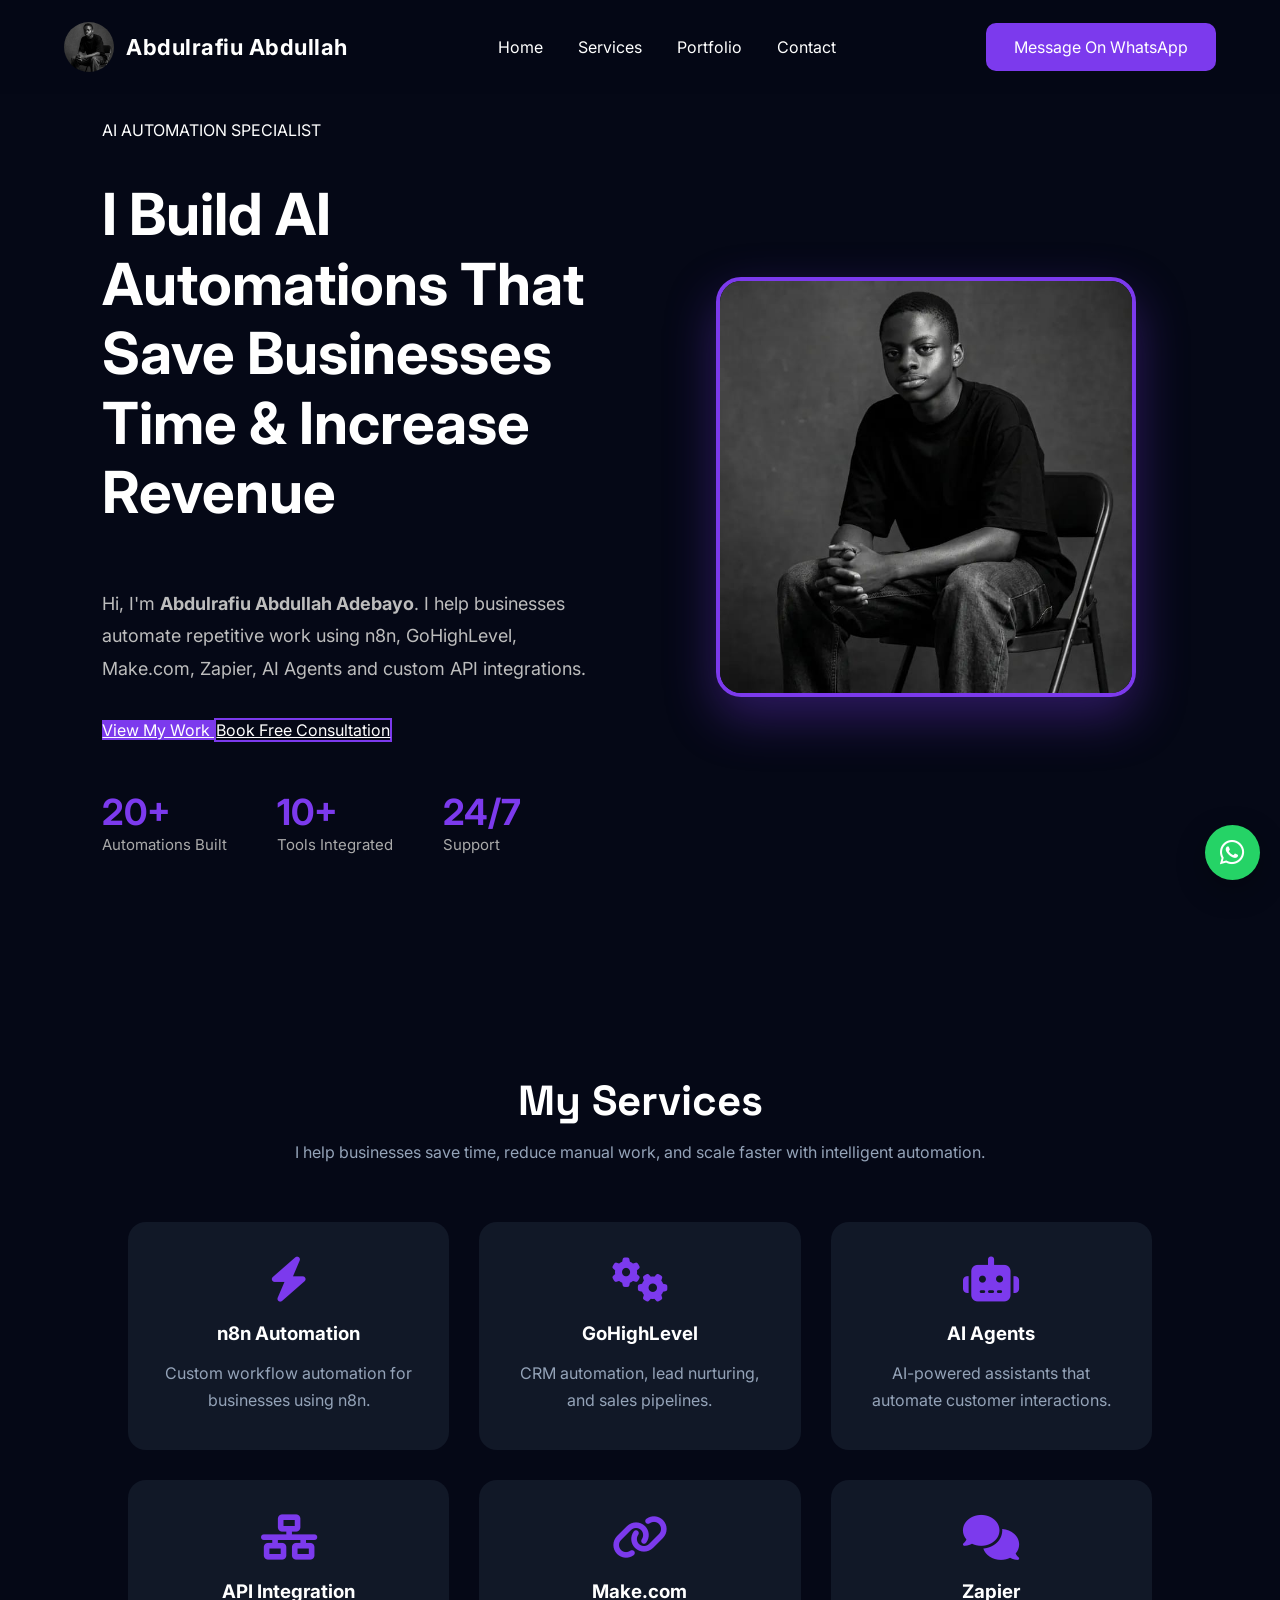
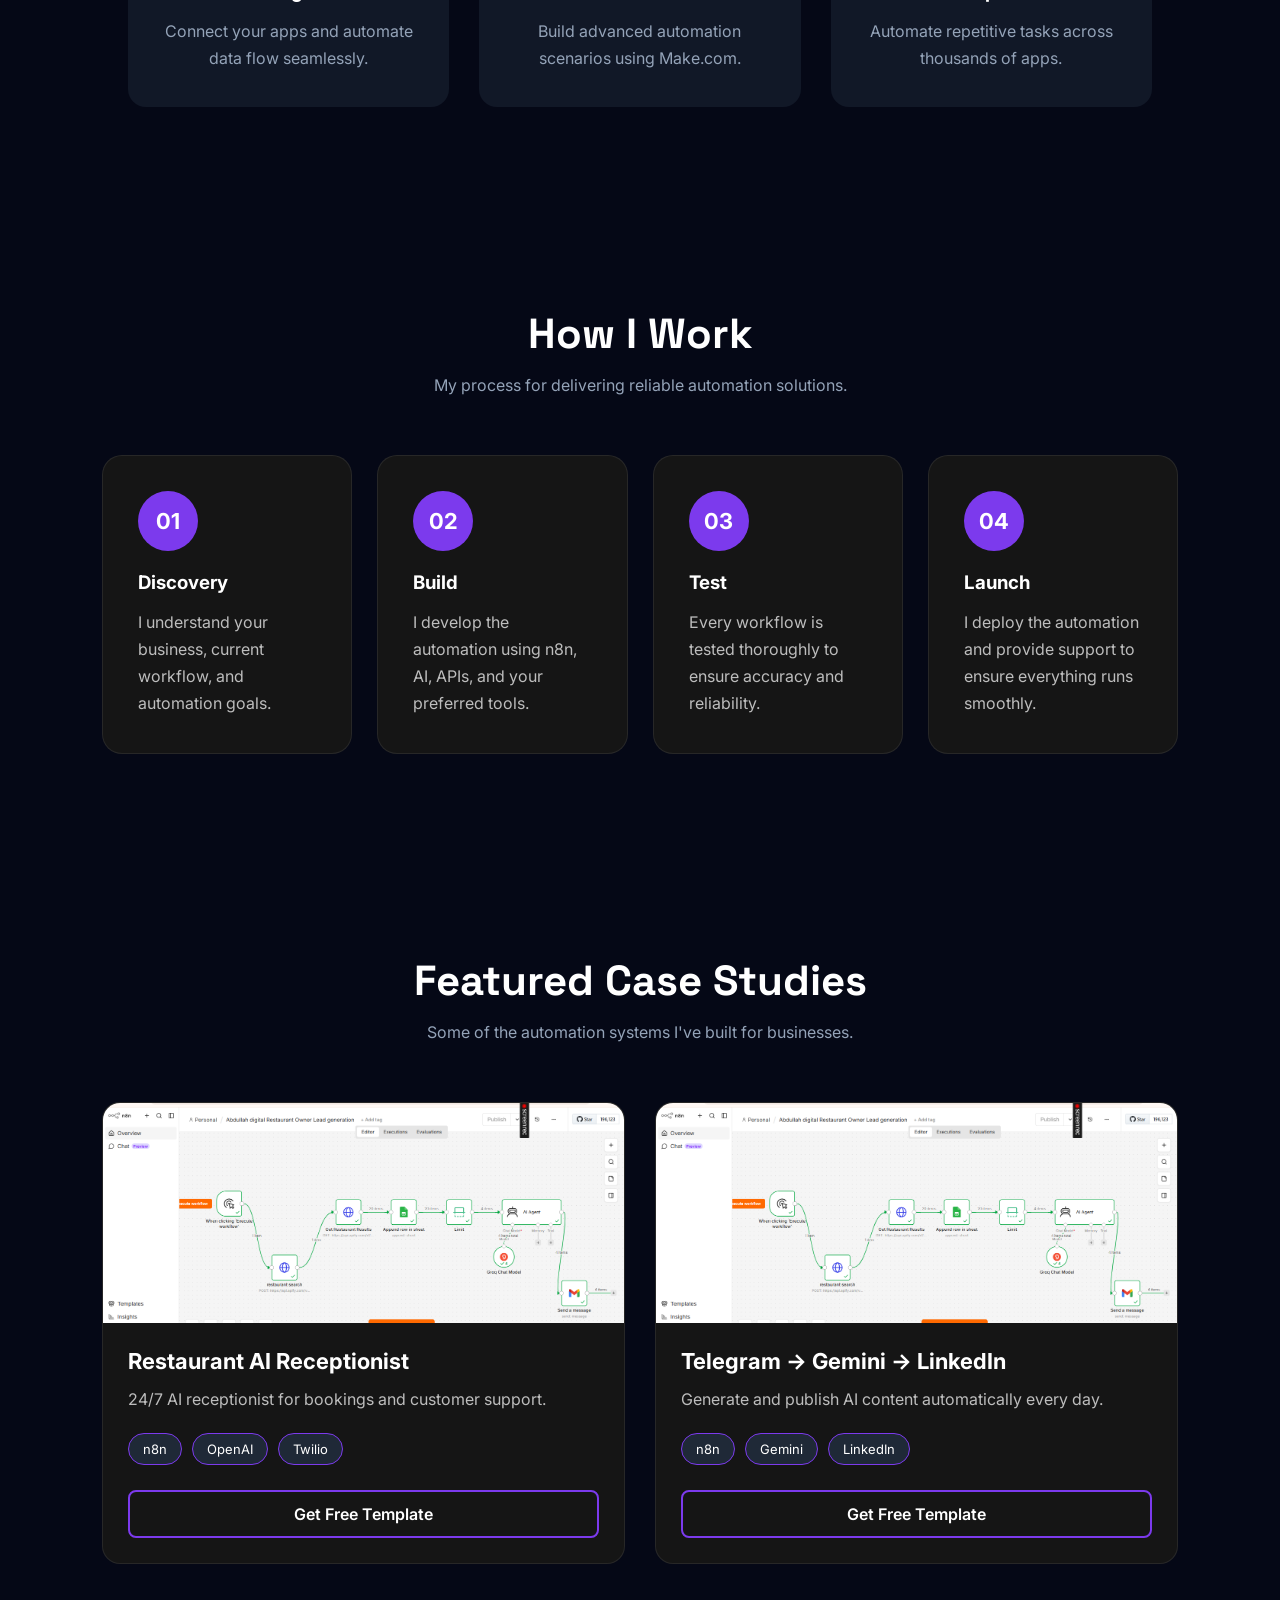
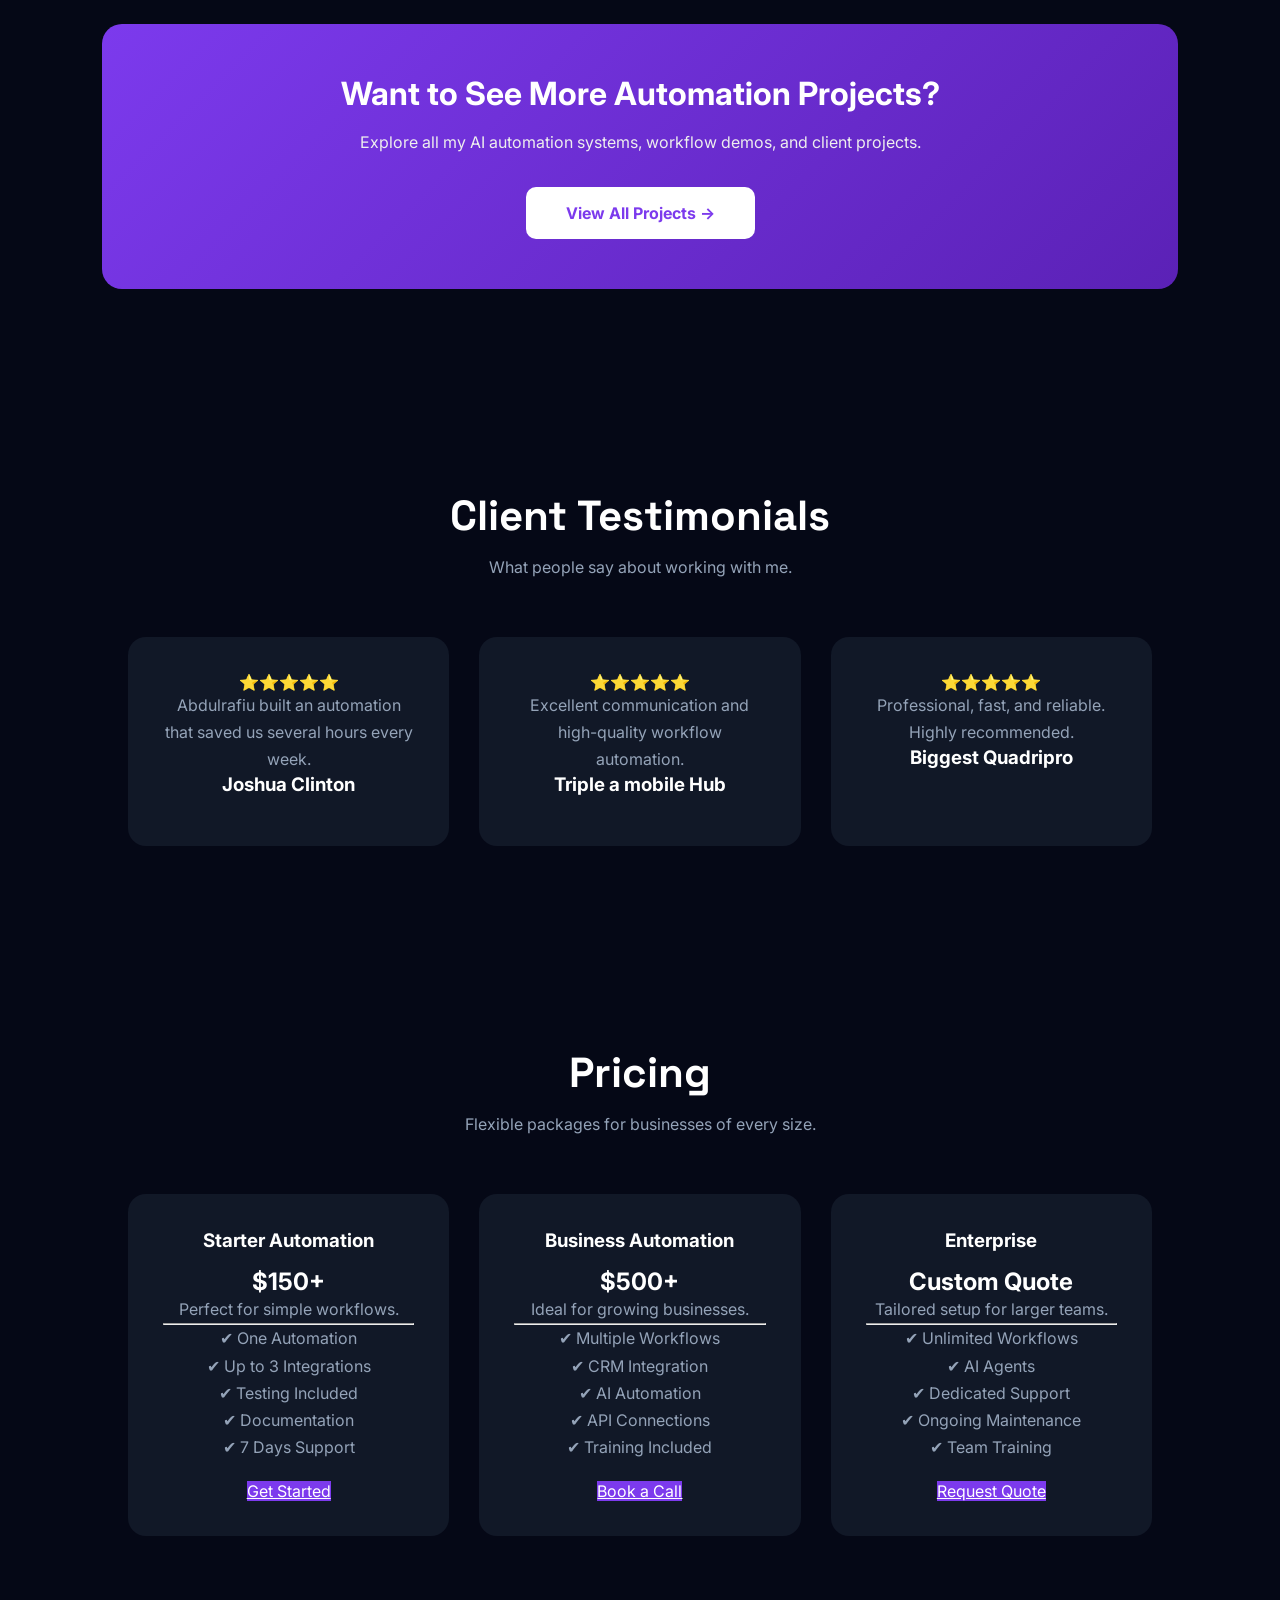
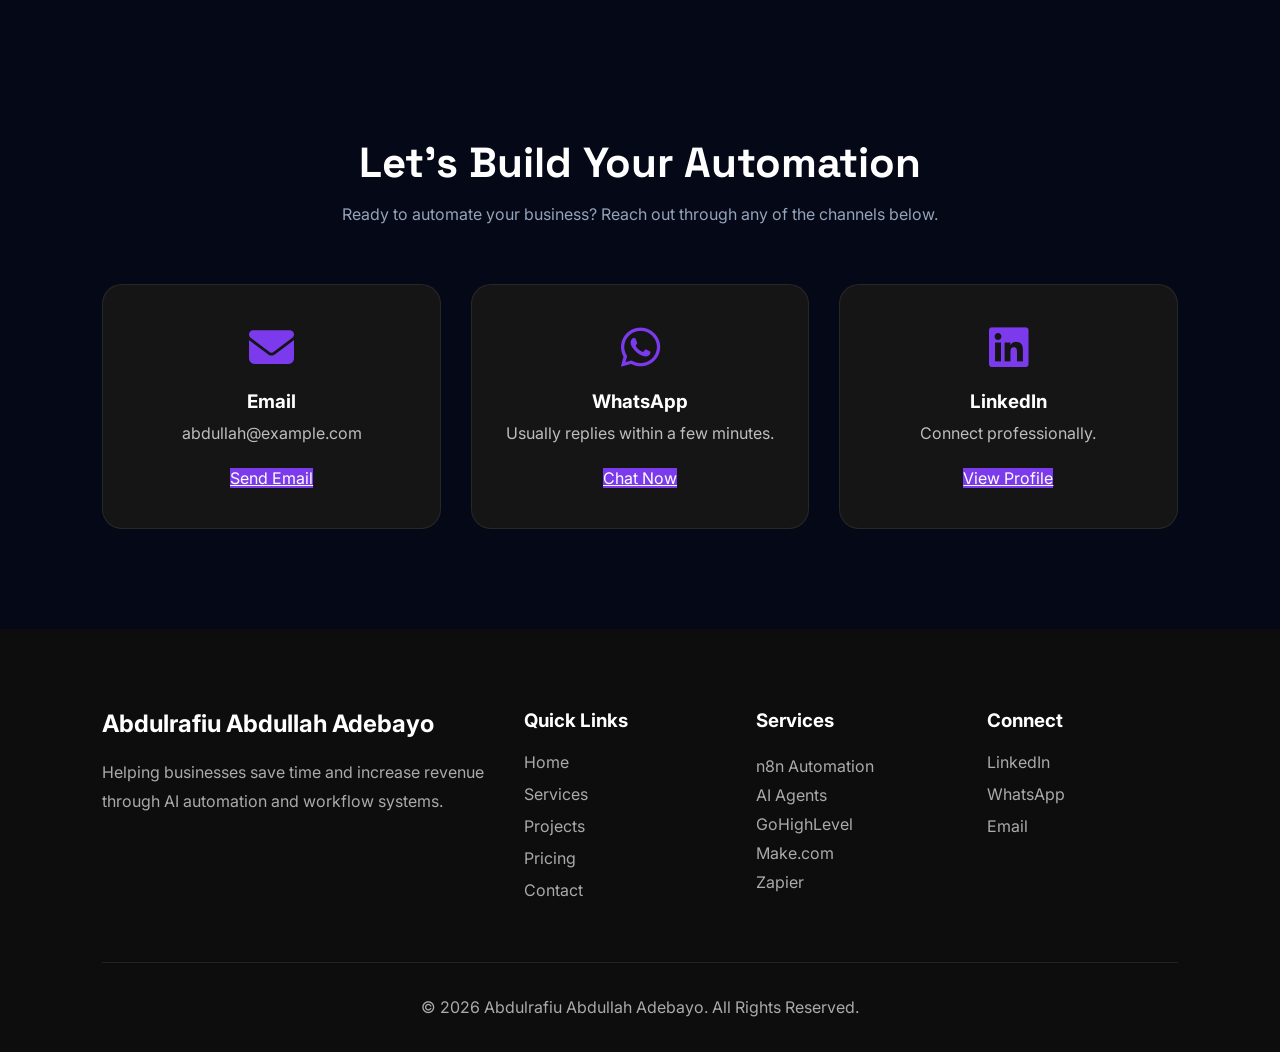
==== index.html @ b3731c5e "First portfolio upload" ====
<!DOCTYPE html>
<html lang="en">
<head>
    <!-- Website Information -->
    <meta charset="UTF-8">
    <meta name="viewport" content="width=device-width, initial-scale=1.0">

    <!-- Website Title -->
    <title>Abdulrafiu Abdullah Adebayo | AI Automation Engineer</title>

    <!-- Google Fonts -->
    <link rel="preconnect" href="https://fonts.googleapis.com">
    <link rel="preconnect" href="https://fonts.gstatic.com" crossorigin>

    <link href="https://fonts.googleapis.com/css2?family=Inter:wght@300;400;500;600;700&family=Space+Grotesk:wght@400;500;700&display=swap" rel="stylesheet">

    <!-- Font Awesome Icons -->
    <link rel="stylesheet"
    href="https://cdnjs.cloudflare.com/ajax/libs/font-awesome/6.5.2/css/all.min.css">

    <!-- CSS Files -->
    <link rel="stylesheet" href="css/style.css">
    <link rel="stylesheet" href="css/animations.css">
    <link rel="stylesheet" href="css/responsive.css">
</head>

<body>

    <!-- ================= NAVBAR ================= -->

    <header>

        <nav class="navbar">

            <div class="logo">

    <img src="assets/images/adebayo.jpeg" alt="Abdullah">
    <div class="menu-toggle">
    <i class="fas fa-bars"></i>
</div>

    <span>Abdulrafiu Abdullah</span>

</div>

            <ul class="nav-links">

                <li><a href="#home">Home</a></li>

                <li><a href="#services">Services</a></li>

                <li><a href="#portfolio">Portfolio</a></li>

                <li><a href="#contact">Contact</a></li>

            </ul>

            <a href="https://wa.me/2349137497189?text=Hi%20Abdulrafiu,%20I%20found%20your%20portfolio%20and%20I'd%20like%20to%20discuss%20an%20automation%20project." class="hire-btn">
                Message On WhatsApp
            </a>

        </nav>

    </header>
    <main>

    <section class="hero" id="home">

    <div class="hero-content">

        <span class="hero-tag">
            AI AUTOMATION SPECIALIST
        </span><br><br>

        <h1>
            I Build AI Automations That Save Businesses Time & Increase Revenue
        </h1><br><br>

        <p>
            Hi, I'm <strong>Abdulrafiu Abdullah Adebayo</strong>. I help businesses automate repetitive work using n8n, GoHighLevel, Make.com, Zapier, AI Agents and custom API integrations.
        </p>

        <div class="hero-buttons">

            <a href="#portfolio" class="primary-btn">
                View My Work
            </a>

            <a href="https://wa.me/2349137497189" target="_blank" class="secondary-btn">
                Book Free Consultation
            </a>

        </div>

        <div class="hero-stats">

            <div>
                <h2>20+</h2>
                <span>Automations Built</span>
            </div>

            <div>
                <h2>10+</h2>
                <span>Tools Integrated</span>
            </div>

            <div>
                <h2>24/7</h2>
                <span>Support</span>
            </div>

        </div>

    </div>

    <div class="hero-image">

        <img src="assets/images/adebayo.jpeg" alt="Abdulrafiu">

    </div>

</section>
    <!-- ================= SERVICES ================= -->

<section class="services" id="services">

    <div class="section-title">
        <h2>My Services</h2>
        <p>I help businesses save time, reduce manual work, and scale faster with intelligent automation.</p>
    </div>

    <div class="services-grid">

        <div class="service-card">
            <i class="fas fa-bolt"></i>
            <h3>n8n Automation</h3>
            <p>Custom workflow automation for businesses using n8n.</p>
        </div>

        <div class="service-card">
            <i class="fas fa-cogs"></i>
            <h3>GoHighLevel</h3>
            <p>CRM automation, lead nurturing, and sales pipelines.</p>
        </div>

        <div class="service-card">
            <i class="fas fa-robot"></i>
            <h3>AI Agents</h3>
            <p>AI-powered assistants that automate customer interactions.</p>
        </div>

        <div class="service-card">
            <i class="fas fa-network-wired"></i>
            <h3>API Integration</h3>
            <p>Connect your apps and automate data flow seamlessly.</p>
        </div>

        <div class="service-card">
            <i class="fas fa-link"></i>
            <h3>Make.com</h3>
            <p>Build advanced automation scenarios using Make.com.</p>
        </div>

        <div class="service-card">
            <i class="fas fa-comments"></i>
            <h3>Zapier</h3>
            <p>Automate repetitive tasks across thousands of apps.</p>
        </div>

    </div>

</section>
<section class="process">

    <div class="section-title">
        <h2>How I Work</h2>
        <p>My process for delivering reliable automation solutions.</p>
    </div>

    <div class="process-grid">

        <div class="process-card">
            <div class="process-number">01</div>
            <h3>Discovery</h3>
            <p>I understand your business, current workflow, and automation goals.</p>
        </div>

        <div class="process-card">
            <div class="process-number">02</div>
            <h3>Build</h3>
            <p>I develop the automation using n8n, AI, APIs, and your preferred tools.</p>
        </div>

        <div class="process-card">
            <div class="process-number">03</div>
            <h3>Test</h3>
            <p>Every workflow is tested thoroughly to ensure accuracy and reliability.</p>
        </div>

        <div class="process-card">
            <div class="process-number">04</div>
            <h3>Launch</h3>
            <p>I deploy the automation and provide support to ensure everything runs smoothly.</p>
        </div>

    </div>

</section>
<section class="portfolio" id="portfolio">

<div class="section-title">
    <h2>Featured Case Studies</h2>
    <p>Some of the automation systems I've built for businesses.</p>
</div>

<div class="portfolio-grid">

    

    <div class="portfolio-card">

        <img src="assets/images/workflow1.PNG" alt="Workflow">

        <div class="portfolio-content">

            <h3>Restaurant AI Receptionist</h3>

            <p>24/7 AI receptionist for bookings and customer support.</p>

            <div class="tech-stack">
                <span>n8n</span>
                <span>OpenAI</span>
                <span>Twilio</span>
            </div>

            <div class="portfolio-buttons">
                
                <a href="https://wa.me/2349137497189" class="secondary-btn">Get Free Template</a>
            </div>

        </div>

    </div>
    <div class="portfolio-card">

        <img src="assets/images/workflow1.PNG" alt="Workflow">

        <div class="portfolio-content">

            <h3>Telegram → Gemini → LinkedIn</h3>

            <p>Generate and publish AI content automatically every day.</p>

            <div class="tech-stack">
                <span>n8n</span>
                <span>Gemini</span>
                <span>LinkedIn</span>
            </div>

            <div class="portfolio-buttons">
                
                <a href="https://wa.me/2349137497189" class="secondary-btn">Get Free Template</a>
            </div>

        </div>

    </div>

    
</div>

    
<div class="projects-cta">

    <h2>Want to See More Automation Projects?</h2>

    <p>
        Explore all my AI automation systems, workflow demos, and client projects.
    </p>

    <a href="projects.html" class="primary-btn">
        View All Projects →
    </a>
    

</div>
 
</section>
<section class="testimonials">

<div class="section-title">

<h2>Client Testimonials</h2>

<p>What people say about working with me.</p>

</div>

<div class="services-grid">

<div class="service-card">

⭐⭐⭐⭐⭐

<p>

Abdulrafiu built an automation that saved us several hours every week.

</p>

<h3>Joshua Clinton</h3>

</div>

<div class="service-card">

⭐⭐⭐⭐⭐

<p>

Excellent communication and high-quality workflow automation.

</p>

<h3>Triple a mobile Hub</h3>

</div>

<div class="service-card">

⭐⭐⭐⭐⭐

<p>

Professional, fast, and reliable. Highly recommended.

</p>

<h3>Biggest Quadripro</h3>

</div>

</div>

</section>
<section class="pricing" id="pricing">

<div class="section-title">

<h2>Pricing</h2>

<p>Flexible packages for businesses of every size.</p>

</div>

<div class="services-grid">

<div class="service-card">

<h3>Starter Automation</h3>

<h2>$150+</h2>

<p>Perfect for simple workflows.</p>

<hr>

<p>✔ One Automation</p>

<p>✔ Up to 3 Integrations</p>

<p>✔ Testing Included</p>

<p>✔ Documentation</p>

<p>✔ 7 Days Support</p>

<br>

<a href="#contact" class="primary-btn">

Get Started

</a>

</div>

<div class="service-card">

<h3>Business Automation</h3>

<h2>$500+</h2>

<p>Ideal for growing businesses.</p>

<hr>

<p>✔ Multiple Workflows</p>

<p>✔ CRM Integration</p>

<p>✔ AI Automation</p>

<p>✔ API Connections</p>

<p>✔ Training Included</p>

<br>

<a href="#contact" class="primary-btn">

Book a Call

</a>

</div>

<div class="service-card">

<h3>Enterprise</h3>

<h2>Custom Quote</h2>

<p>Tailored setup for larger teams.</p>

<hr>

<p>✔ Unlimited Workflows</p>

<p>✔ AI Agents</p>

<p>✔ Dedicated Support</p>

<p>✔ Ongoing Maintenance</p>

<p>✔ Team Training</p>

<br>

<a href="#contact" class="primary-btn">

Request Quote

</a>

</div>

</div>

</section>

<section class="contact" id="contact">

    <div class="section-title">
        <h2>Let's Build Your Automation</h2>
        <p>Ready to automate your business? Reach out through any of the channels below.</p>
    </div>

    <div class="contact-grid">

        <div class="contact-card">
            <i class="fas fa-envelope"></i>
            <h3>Email</h3>
            <p>abdullah@example.com</p>
            <a href="mailto:abdullah@example.com" class="primary-btn">Send Email</a>
        </div>

        <div class="contact-card">
            <i class="fab fa-whatsapp"></i>
            <h3>WhatsApp</h3>
            <p>Usually replies within a few minutes.</p>
            <a href="https://wa.me/2349137497189" target="_blank" class="primary-btn">
                Chat Now
            </a>
        </div>

        <div class="contact-card">
            <i class="fab fa-linkedin"></i>
            <h3>LinkedIn</h3>
            <p>Connect professionally.</p>
            <a href="YOUR_LINKEDIN_URL" target="_blank" class="primary-btn">
                View Profile
            </a>
        </div>

    </div>

</section>

<footer class="footer">

    <div class="footer-grid">

        <div>

            <h2>Abdulrafiu Abdullah Adebayo</h2>

            <p>
                Helping businesses save time and increase revenue through AI automation and workflow systems.
            </p>

        </div>

        <div>

            <h3>Quick Links</h3>

            <a href="#home">Home</a>
            <a href="#services">Services</a>
            <a href="#portfolio">Projects</a>
            <a href="#pricing">Pricing</a>
            <a href="#contact">Contact</a>

        </div>

        <div>

            <h3>Services</h3>

            <p>n8n Automation</p>
            <p>AI Agents</p>
            <p>GoHighLevel</p>
            <p>Make.com</p>
            <p>Zapier</p>

        </div>

        <div>

            <h3>Connect</h3>

            <a href="YOUR_LINKEDIN">LinkedIn</a>
            <a href="https://wa.me/2349137497189">WhatsApp</a>
            <a href="mailto:abdullahabdulrafiu132@gmail.com">Email</a>

        </div>

    </div>

    <hr>

    <p class="copyright">
        © 2026 Abdulrafiu Abdullah Adebayo. All Rights Reserved.
    </p>

</footer>


</main>





    <script src="js/script.js"></script>
    <a href="https://wa.me/2349137497189?text=Hi%20Abdulrafiu,%20I%20found%20your%20portfolio%20and%20I'd%20like%20to%20discuss%20an%20automation%20project."
class="whatsapp-float"
target="_blank">

<i class="fab fa-whatsapp"></i>

</a>


</body>
</html>
---- css/style.css ----
/* ===========================
   RESET
=========================== */

*{
    margin:0;
    padding:0;
    box-sizing:border-box;
    scroll-behavior:smooth;
}

:root{

    --bg:#050816;
    --card:#111827;
    --primary:#7C3AED;
    --hover:#9F67FF;
    --text:#ffffff;
    --gray:#94A3B8;

}

body{

    background:var(--bg);
    color:var(--text);
    font-family:'Inter',sans-serif;

}

img{
    max-width:100%;
    display:block;
}

section{

    padding:100px 10%;

}

.section-title{

    text-align:center;
    margin-bottom:60px;

}

.section-title h2{

    font-size:42px;
    margin-bottom:15px;
    font-family:'Space Grotesk',sans-serif;

}

.section-title p{

    color:var(--gray);

}

/*====================
NAVBAR
====================*/

header{

    position:fixed;
    width:100%;
    top:0;
    left:0;
    background:rgba(5,8,22,.9);
    backdrop-filter:blur(10px);
    z-index:1000;

}

.navbar{

    width:90%;
    max-width:1200px;
    margin:auto;

    display:flex;
    justify-content:space-between;
    align-items:center;

    padding:22px 0;

}

.logo{
    display:flex;
    align-items:center;
    gap:12px;
    font-size:22px;
    font-weight:700;
    color:#fff;
}

.logo img{
    width:50px;
    height:50px;
    object-fit:cover;
    border-radius:50%;
    display:block;
}

.logo span{
    color:#fff;
    font-weight:700;
    letter-spacing:0.5px;
}

.nav-links{

    display:flex;
    list-style:none;
    gap:35px;

}

.nav-links a{

    color:white;
    text-decoration:none;
    transition:.3s;

}

.nav-links a:hover{

    color:var(--primary);

}

.hire-btn{

    background:var(--primary);
    color:white;
    text-decoration:none;
    padding:14px 28px;
    border-radius:10px;
    transition:.3s;

}

.hire-btn:hover{

    background:var(--hover);

}

/*================ HERO ================*/

.hero{

display:flex;
align-items:center;
justify-content:space-between;
gap:70px;
padding:120px 8%;

}

.hero-content{

flex:1;

}

.hero h1{

font-size:58px;
line-height:1.2;
margin:20px 0;

}

.hero p{

font-size:18px;
line-height:1.8;
color:#bdbdbd;
margin-bottom:35px;
max-width:650px;

}

.hero-image{

flex:1;
display:flex;
justify-content:center;

}

.hero-image img{

width:420px;
height:420px;
object-fit:cover;
border-radius:25px;
border:4px solid #7C3AED;
box-shadow:0 20px 50px rgba(124,58,237,.35);

}

.hero-stats{

display:flex;
gap:50px;
margin-top:50px;

}

.hero-stats h2{

font-size:36px;
color:#7C3AED;

}

.hero-stats span{

font-size:15px;
color:#aaa;

}
/*====================
SERVICES
====================*/

.services-grid{

display:grid;

grid-template-columns:repeat(auto-fit,minmax(280px,1fr));

gap:30px;

}

.service-card{

background:var(--card);

padding:35px;

border-radius:18px;

text-align:center;

transition:.35s;

cursor:pointer;

}

.service-card:hover{

transform:translateY(-10px);

border:1px solid var(--primary);

}

.service-card i{

font-size:45px;

color:var(--primary);

margin-bottom:20px;

}

.service-card h3{

margin-bottom:15px;

}

.service-card p{

color:var(--gray);

line-height:1.7;

}

/*================ PORTFOLIO ================*/

.portfolio{
    padding:100px 8%;
}

.portfolio-grid{
    display:grid;
    grid-template-columns:repeat(auto-fit,minmax(320px,1fr));
    gap:30px;
    margin-top:50px;
}

.portfolio-card{
    background:#151515;
    border:1px solid rgba(255,255,255,.08);
    border-radius:18px;
    overflow:hidden;
    transition:.35s;
}

.portfolio-card:hover{
    transform:translateY(-10px);
    border-color:#7C3AED;
}

.portfolio-card img{
    width:100%;
    height:220px;
    object-fit:cover;
    display:block;
}

.portfolio-content{
    padding:25px;
}

.portfolio-content h3{
    margin-bottom:12px;
    font-size:22px;
}

.portfolio-content p{
    color:#bdbdbd;
    line-height:1.7;
    margin-bottom:20px;
}

.tech-stack{
    display:flex;
    flex-wrap:wrap;
    gap:10px;
    margin-bottom:25px;
}

.tech-stack span{
    background:#222;
    padding:8px 16px;
    border-radius:30px;
    font-size:13px;
    border:1px solid #7C3AED;
}

.portfolio-buttons{
    display:flex;
    gap:15px;
}

.portfolio-buttons a{
    flex:1;
    text-align:center;
}


/*================ CONTACT ================*/

.contact{
    padding:100px 8%;
}

.contact-grid{
    display:grid;
    grid-template-columns:repeat(auto-fit,minmax(300px,1fr));
    gap:30px;
    margin-top:50px;
}

.contact-card{
    background:#151515;
    border:1px solid rgba(255,255,255,.08);
    border-radius:20px;
    padding:40px 30px;
    text-align:center;
    transition:.35s;
}

.contact-card:hover{
    transform:translateY(-10px);
    border-color:#7C3AED;
}

.contact-card i{
    font-size:45px;
    color:#7C3AED;
    margin-bottom:20px;
}

.contact-card h3{
    margin-bottom:10px;
}

.contact-card p{
    color:#bdbdbd;
    margin-bottom:25px;
}

/*================ FOOTER ================*/

.footer{

padding:80px 8% 30px;
background:#0d0d0d;

}

.footer-grid{

display:grid;
grid-template-columns:2fr 1fr 1fr 1fr;
gap:40px;

}

.footer h2,
.footer h3{

margin-bottom:20px;

}

.footer p{

color:#aaa;
line-height:1.8;

}

.footer a{

display:block;
margin-bottom:12px;
color:#aaa;
text-decoration:none;
transition:.3s;

}

.footer a:hover{

color:#7C3AED;

}

.footer hr{

margin:50px 0 30px;
border:none;
height:1px;
background:#222;

}

.copyright{

text-align:center;
color:#777;

}
/*====================
BUTTON HOVER
====================*/

.primary-btn,
.secondary-btn,
.hire-btn{

transition:.35s;

}

.primary-btn:hover{

background:var(--hover);

transform:translateY(-4px);

}

.secondary-btn:hover{

background:var(--primary);

}

html{

scroll-behavior:smooth;

}.whatsapp-float{

position:fixed;

bottom:20px;

right:20px;

width:55px;

height:55px;

background:#25D366;

border-radius:50%;

display:flex;

justify-content:center;

align-items:center;

font-size:28px;

color:white;

text-decoration:none;

box-shadow:0 10px 30px rgba(0,0,0,.3);

z-index:999;

transition:.3s;

}

.whatsapp-float:hover{

transform:scale(1.1);
}



.tech{

display:inline-block;

background:#1f2937;

padding:8px 15px;

border-radius:30px;

margin:5px;

font-size:14px;

color:#fff;

border:1px solid #7C3AED;

}
.tech-stack{

display:flex;
flex-wrap:wrap;
gap:10px;
margin:20px 0;

}

.tech-stack span{

background:#1f2937;
padding:8px 15px;
border-radius:30px;
font-size:14px;
border:1px solid #7C3AED;

}
.projects-cta{
    margin-top:60px;
    padding:50px 30px;
    background:linear-gradient(135deg,#7C3AED,#5B21B6);
    border-radius:20px;
    text-align:center;
}

.projects-cta h2{
    font-size:32px;
    color:#fff;
    margin-bottom:15px;
}

.projects-cta p{
    color:#eee;
    max-width:700px;
    margin:0 auto 30px;
    line-height:1.8;
}

.projects-cta .primary-btn{
    display:inline-block;
    padding:16px 40px;
    background:#fff;
    color:#7C3AED;
    text-decoration:none;
    border-radius:10px;
    font-weight:700;
}
/*================ PROCESS ================*/

.process{
    padding:100px 8%;
}

.process-grid{
    display:grid;
    grid-template-columns:repeat(auto-fit,minmax(250px,1fr));
    gap:25px;
    margin-top:50px;
}

.process-card{
    background:#151515;
    padding:35px;
    border-radius:20px;
    border:1px solid rgba(255,255,255,.08);
    transition:.3s;
}

.process-card:hover{
    transform:translateY(-8px);
    border-color:#7C3AED;
}

.process-number{
    width:60px;
    height:60px;
    background:#7C3AED;
    color:#fff;
    border-radius:50%;
    display:flex;
    justify-content:center;
    align-items:center;
    font-size:22px;
    font-weight:700;
    margin-bottom:20px;
}

.process-card h3{
    margin-bottom:15px;
}

.process-card p{
    color:#bdbdbd;
    line-height:1.7;
}
.portfolio-buttons{

display:flex;
gap:15px;
margin-top:25px;

}

.portfolio-buttons a{

flex:1;
padding:14px;
text-align:center;
text-decoration:none;
border-radius:10px;
font-weight:600;
transition:.3s;

}

.portfolio-buttons .primary-btn{

background:#7C3AED;
color:#fff;

}

.portfolio-buttons .primary-btn:hover{

background:#6D28D9;

}

.portfolio-buttons .secondary-btn{

border:2px solid #7C3AED;
color:#fff;

}

.portfolio-buttons .secondary-btn:hover{

background:#7C3AED;

}
.project-grid{
    display:grid;
    grid-template-columns:repeat(2,1fr);
    gap:30px;
    margin-top:50px;
}

.project-card{
    background:#151515;
    border-radius:15px;
    overflow:hidden;
    border:1px solid #2a2a2a;
    transition:.3s;
}

.project-card:hover{
    transform:translateY(-6px);
    border-color:#7C3AED;
}

.project-card img{
    width:100%;
    height:220px;
    object-fit:cover;
    display:block;
}

.project-content{
    padding:25px;
}

.project-content h3{
    margin-bottom:10px;
    font-size:22px;
}

.project-content p{
    color:#bdbdbd;
    line-height:1.6;
    margin-bottom:18px;
}

.tech-stack{
    display:flex;
    flex-wrap:wrap;
    gap:10px;
    margin-bottom:20px;
}

.tech-stack span{
    padding:7px 14px;
    border:1px solid #7C3AED;
    border-radius:30px;
    font-size:13px;
}

.portfolio-buttons{
    display:flex;
    gap:10px;
}

.portfolio-buttons a{
    flex:1;
    text-align:center;
    padding:12px;
    border-radius:8px;
    text-decoration:none;
    font-weight:600;
}

.primary-btn{
    background:#7C3AED;
    color:#fff;
}

.secondary-btn{
    border:2px solid #7C3AED;
    color:#fff;
}

.primary-btn:hover,
.secondary-btn:hover{
    opacity:.9;
}

@media(max-width:768px){

.project-grid{
    grid-template-columns:1fr;
}

.project-card img{
    height:180px;
}

}
.video-modal{

display:none;
position:fixed;
left:0;
top:0;
width:100%;
height:100%;
background:rgba(0,0,0,.85);
justify-content:center;
align-items:center;
z-index:9999;

}

.video-container{

width:85%;
max-width:900px;
position:relative;

}

.video-container video{

width:100%;
border-radius:15px;

}

.close-video{

position:absolute;
right:-15px;
top:-45px;
font-size:40px;
color:white;
cursor:pointer;

}
.menu-toggle{
    display:none;
    font-size:28px;
    color:#fff;
    cursor:pointer;
}
---- css/animations.css ----
.service-card,
.portfolio-card,
.hero-image img{

transition:.4s ease;

}

.hero-image img{

animation:float 4s ease-in-out infinite;

}

@keyframes float{

0%{

transform:translateY(0);

}

50%{

transform:translateY(-15px);

}

100%{

transform:translateY(0);

}

}
---- css/responsive.css ----
@media (max-width:768px){

body{
    overflow-x:hidden;
}

/* NAVBAR */

.navbar{
    padding:15px 20px;
}

.menu-toggle{
    display:block;
    font-size:28px;
    cursor:pointer;
}

.nav-links{
    display:none;
    position:absolute;
    top:75px;
    left:0;
    width:100%;
    background:#111;
    flex-direction:column;
    text-align:center;
    padding:20px 0;
}

.nav-links.active{
    display:flex;
}

.hire-btn{
    display:none;
}

/* HERO */

.hero{
    display:flex;
    flex-direction:column-reverse;
    align-items:center;
    justify-content:center;
    text-align:center;
    gap:35px;
    padding:90px 20px 50px;
}

.hero-content{
    width:100%;
}

.hero-content h1{
    font-size:30px;
    line-height:1.2;
    margin-bottom:20px;
}

.hero-content p{
    font-size:16px;
    line-height:1.7;
}

.hero-image{
    width:100%;
}

.hero-image img{
    width:180px !important;
    height:180px !important;
    border-radius:20px;
}

.hero-buttons{
    display:flex;
    flex-direction:column;
    gap:15px;
}

.hero-buttons a{
    width:100%;
}

.hero-stats{
    display:grid;
    grid-template-columns:1fr;
    gap:20px;
}

/* ALL GRIDS */

.services-grid,
.portfolio-grid,
.project-grid,
.process-grid,
.testimonial-grid,
.pricing-grid,
.contact-container,
.footer-grid{

    display:grid;
    grid-template-columns:1fr;

}

.portfolio-buttons{
    flex-direction:column;
}

.project-card img,
.portfolio-card img{
    height:180px;
    object-fit:cover;
}

.whatsapp-float{
    width:55px;
    height:55px;
    right:20px;
    bottom:20px;
}

}
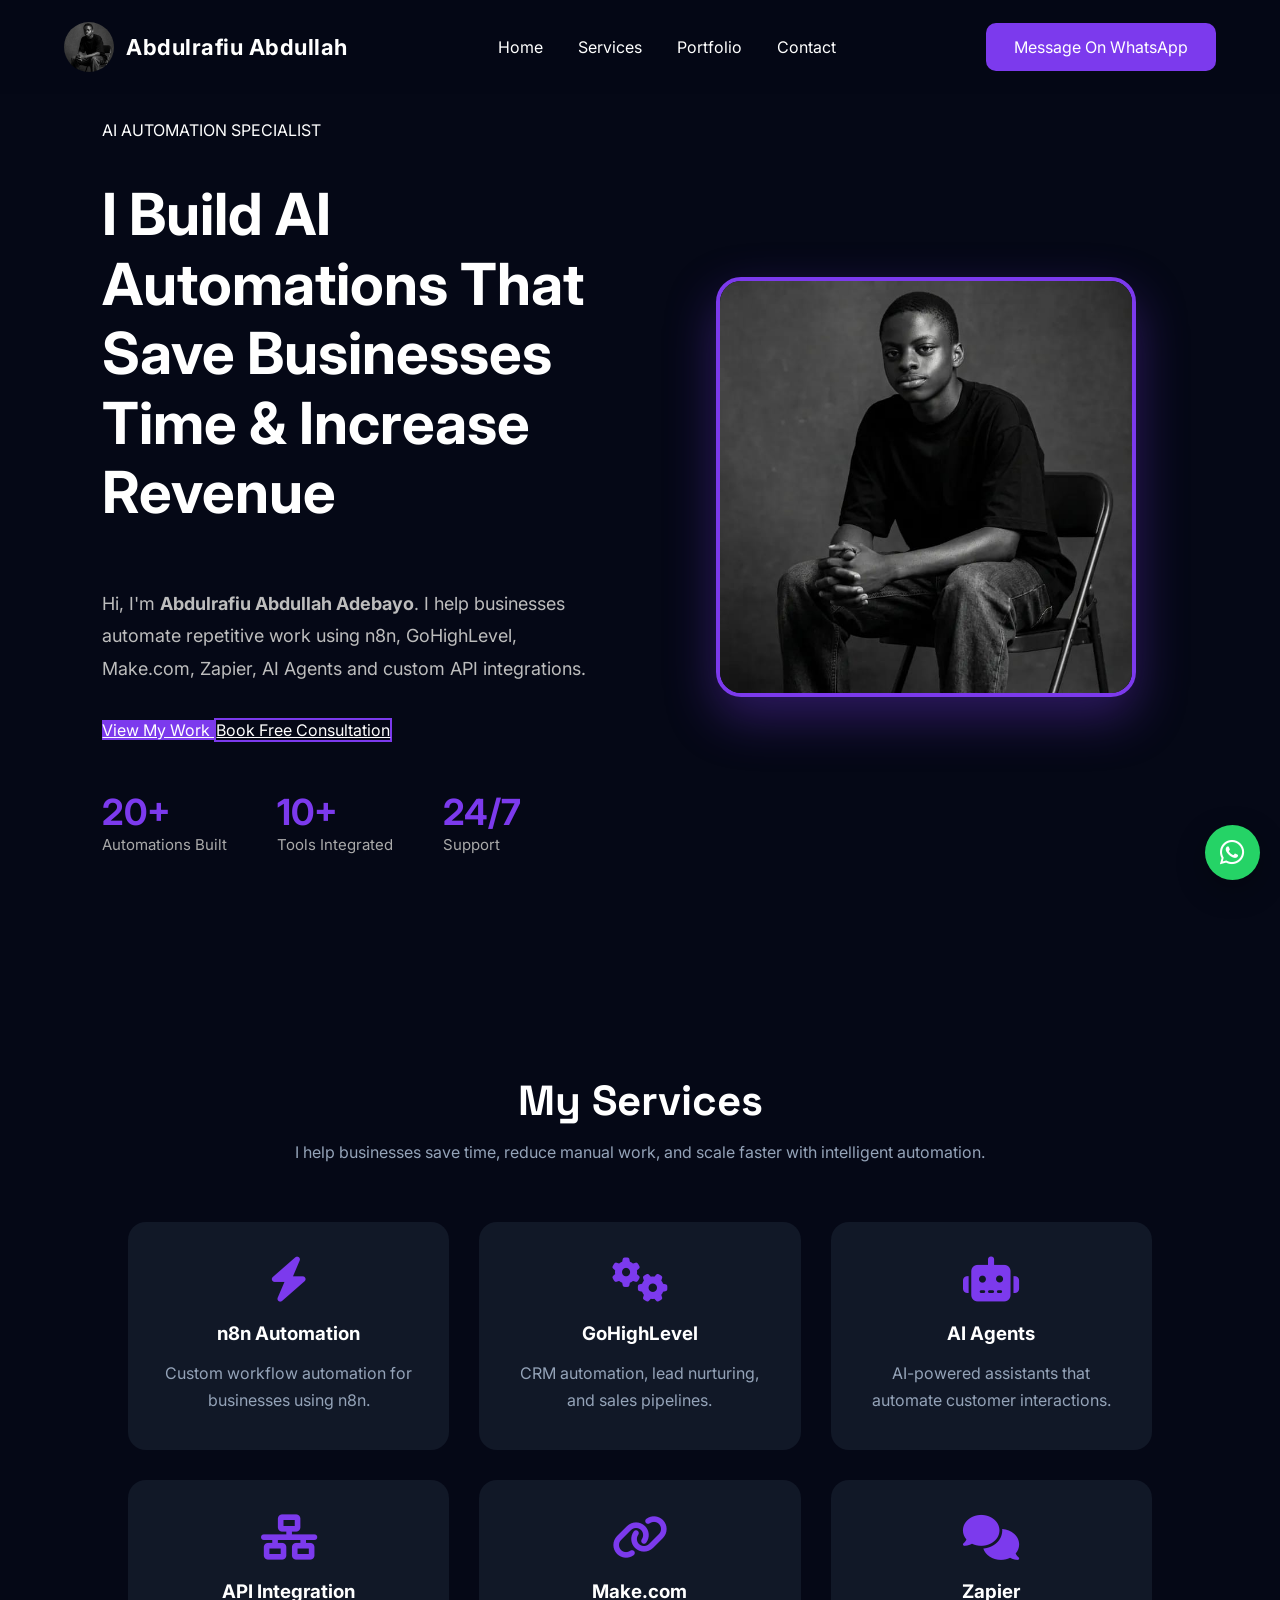
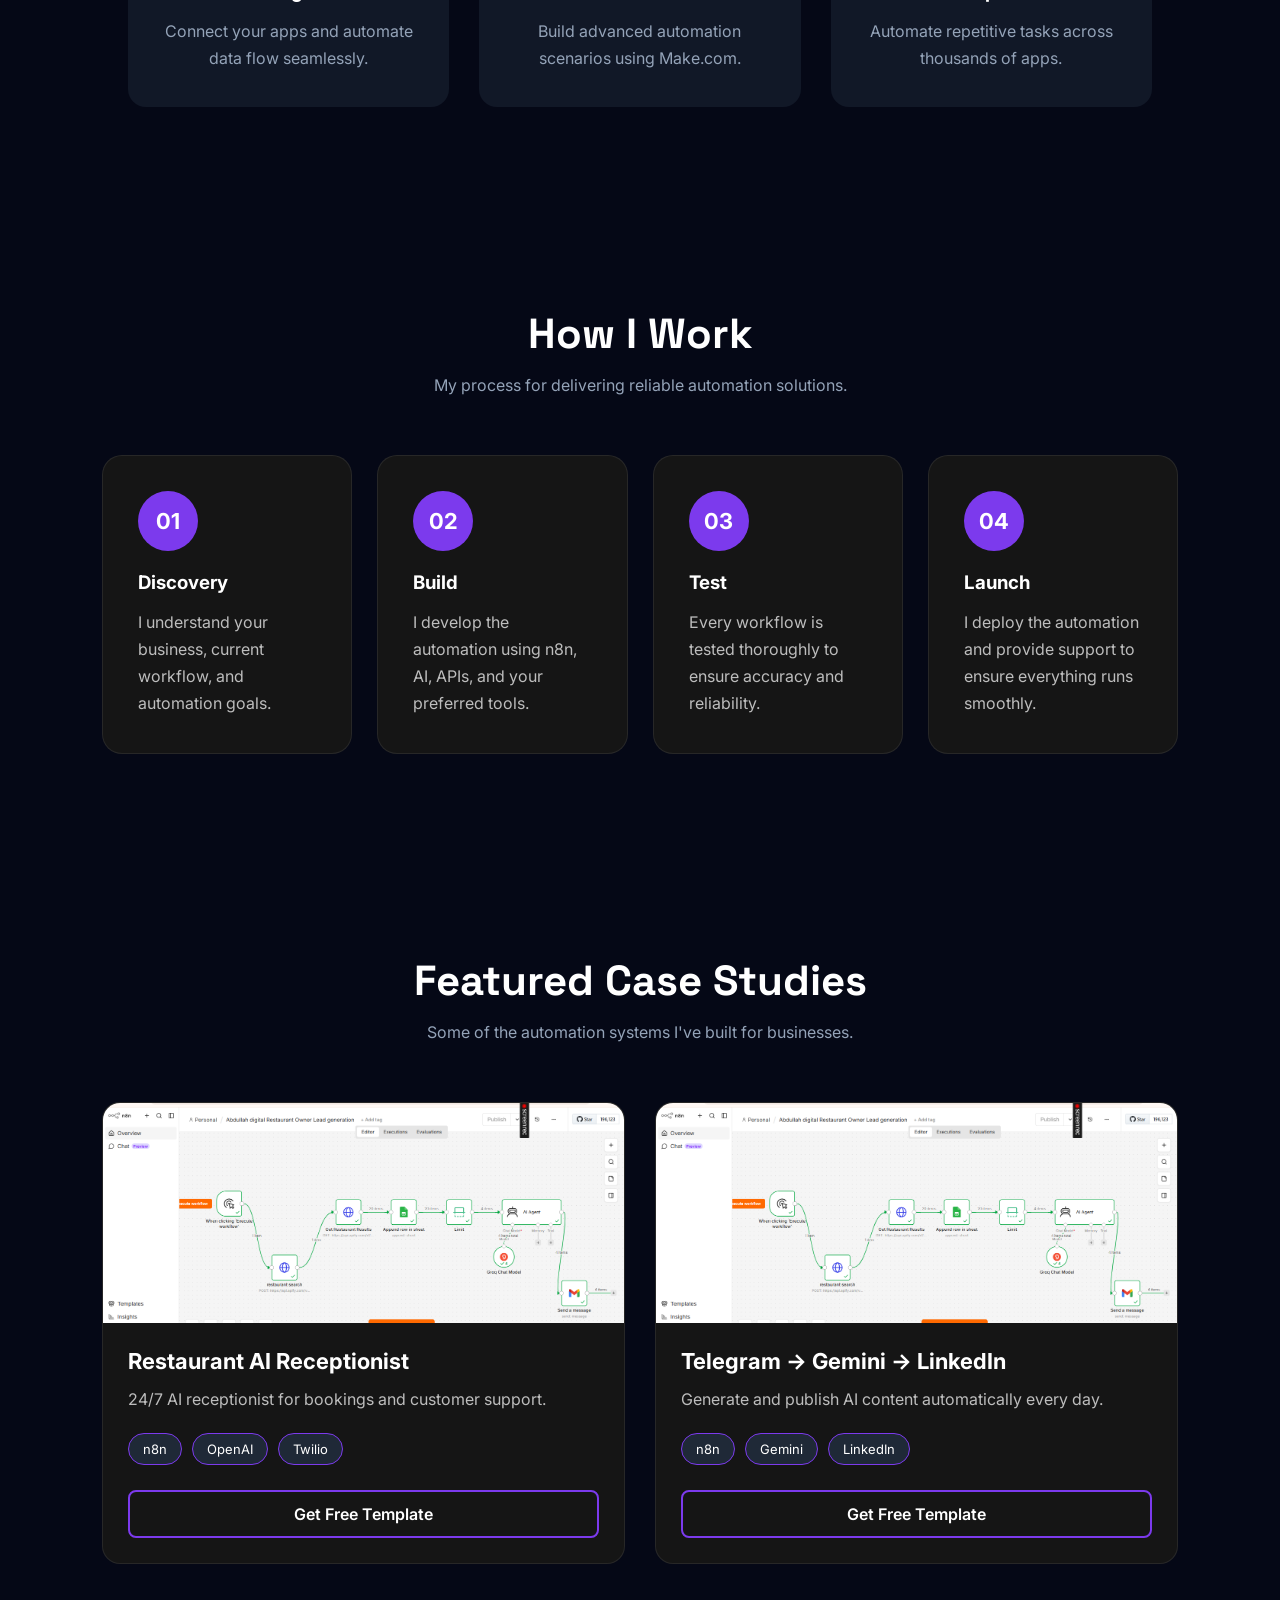
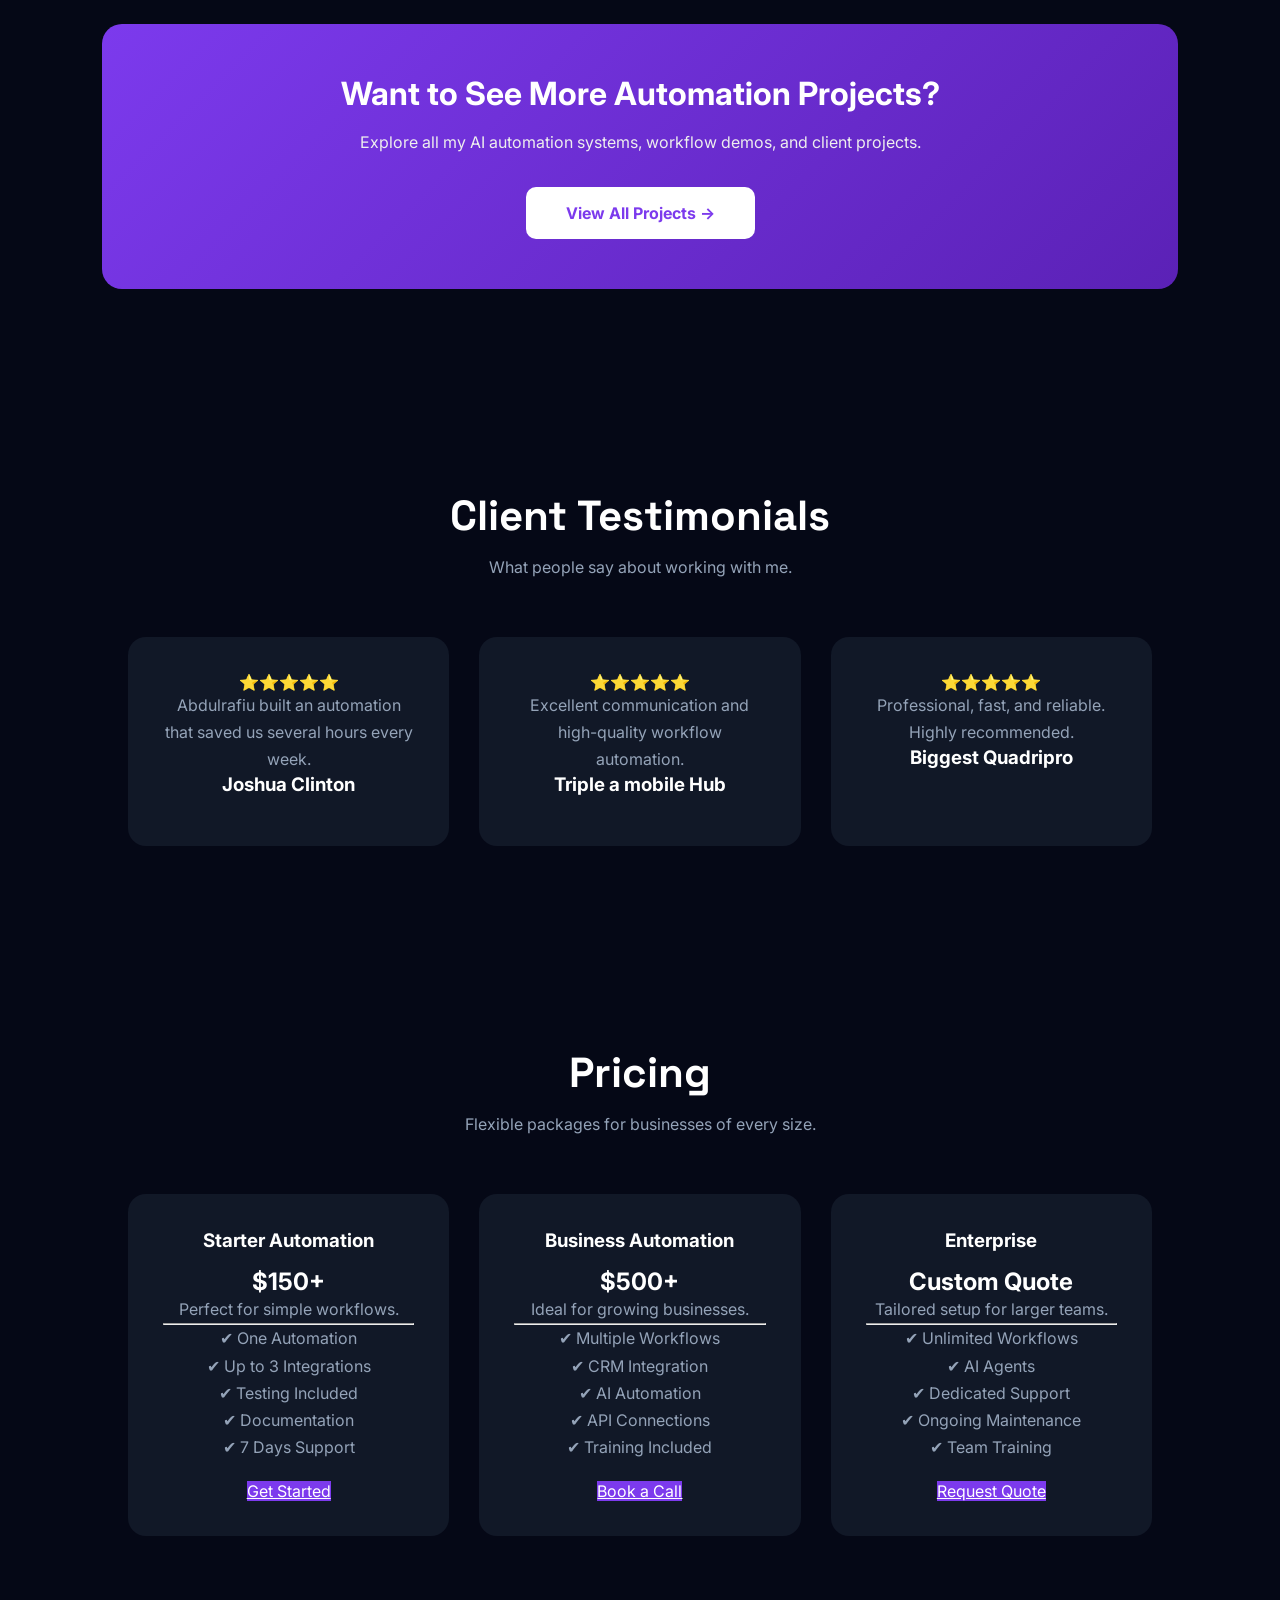
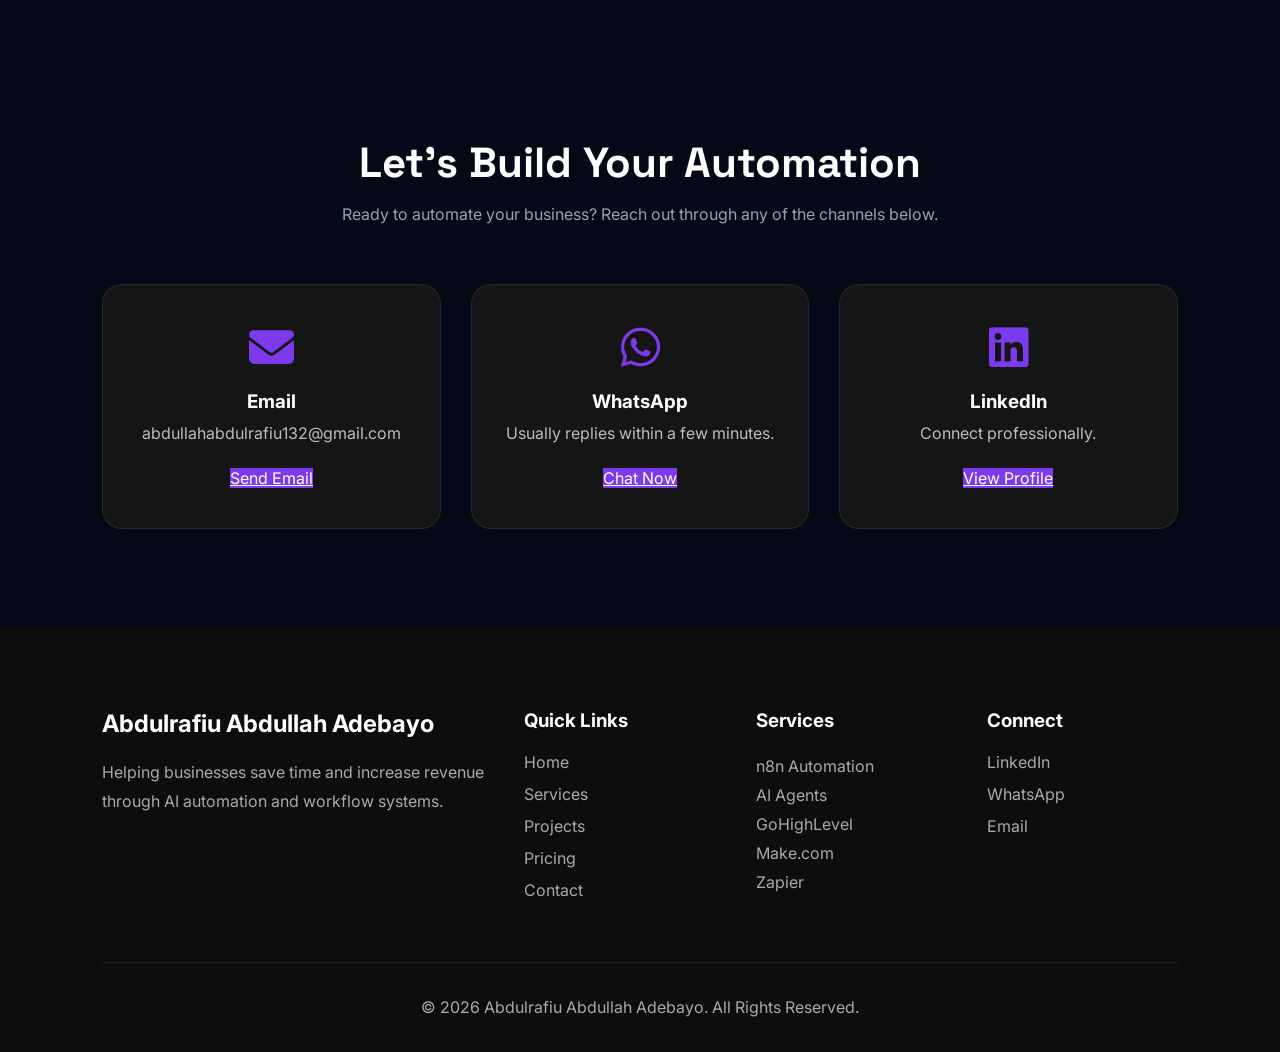
==== commit ac3e4070: "Updated LinkedIn link" ====
--- a/index.html
+++ b/index.html
@@ -461,8 +461,8 @@
         <div class="contact-card">
             <i class="fas fa-envelope"></i>
             <h3>Email</h3>
-            <p>abdullah@example.com</p>
-            <a href="mailto:abdullah@example.com" class="primary-btn">Send Email</a>
+            <p>abdullahabdulrafiu132@gmail.com</p>
+            <a href="mailto:abdulrafiuabdullah132@gmail.com" class="primary-btn">Send Email</a>
         </div>
 
         <div class="contact-card">
@@ -478,7 +478,7 @@
             <i class="fab fa-linkedin"></i>
             <h3>LinkedIn</h3>
             <p>Connect professionally.</p>
-            <a href="YOUR_LINKEDIN_URL" target="_blank" class="primary-btn">
+            <a href="https://www.linkedin.com/in/abdulrafiu-abdullah-849a373b9/" target="_blank" class="primary-btn">
                 View Profile
             </a>
         </div>
@@ -529,7 +529,7 @@
 
             <h3>Connect</h3>
 
-            <a href="YOUR_LINKEDIN">LinkedIn</a>
+            <a href="https://www.linkedin.com/in/abdulrafiu-abdullah-849a373b9/">LinkedIn</a>
             <a href="https://wa.me/2349137497189">WhatsApp</a>
             <a href="mailto:abdullahabdulrafiu132@gmail.com">Email</a>
 
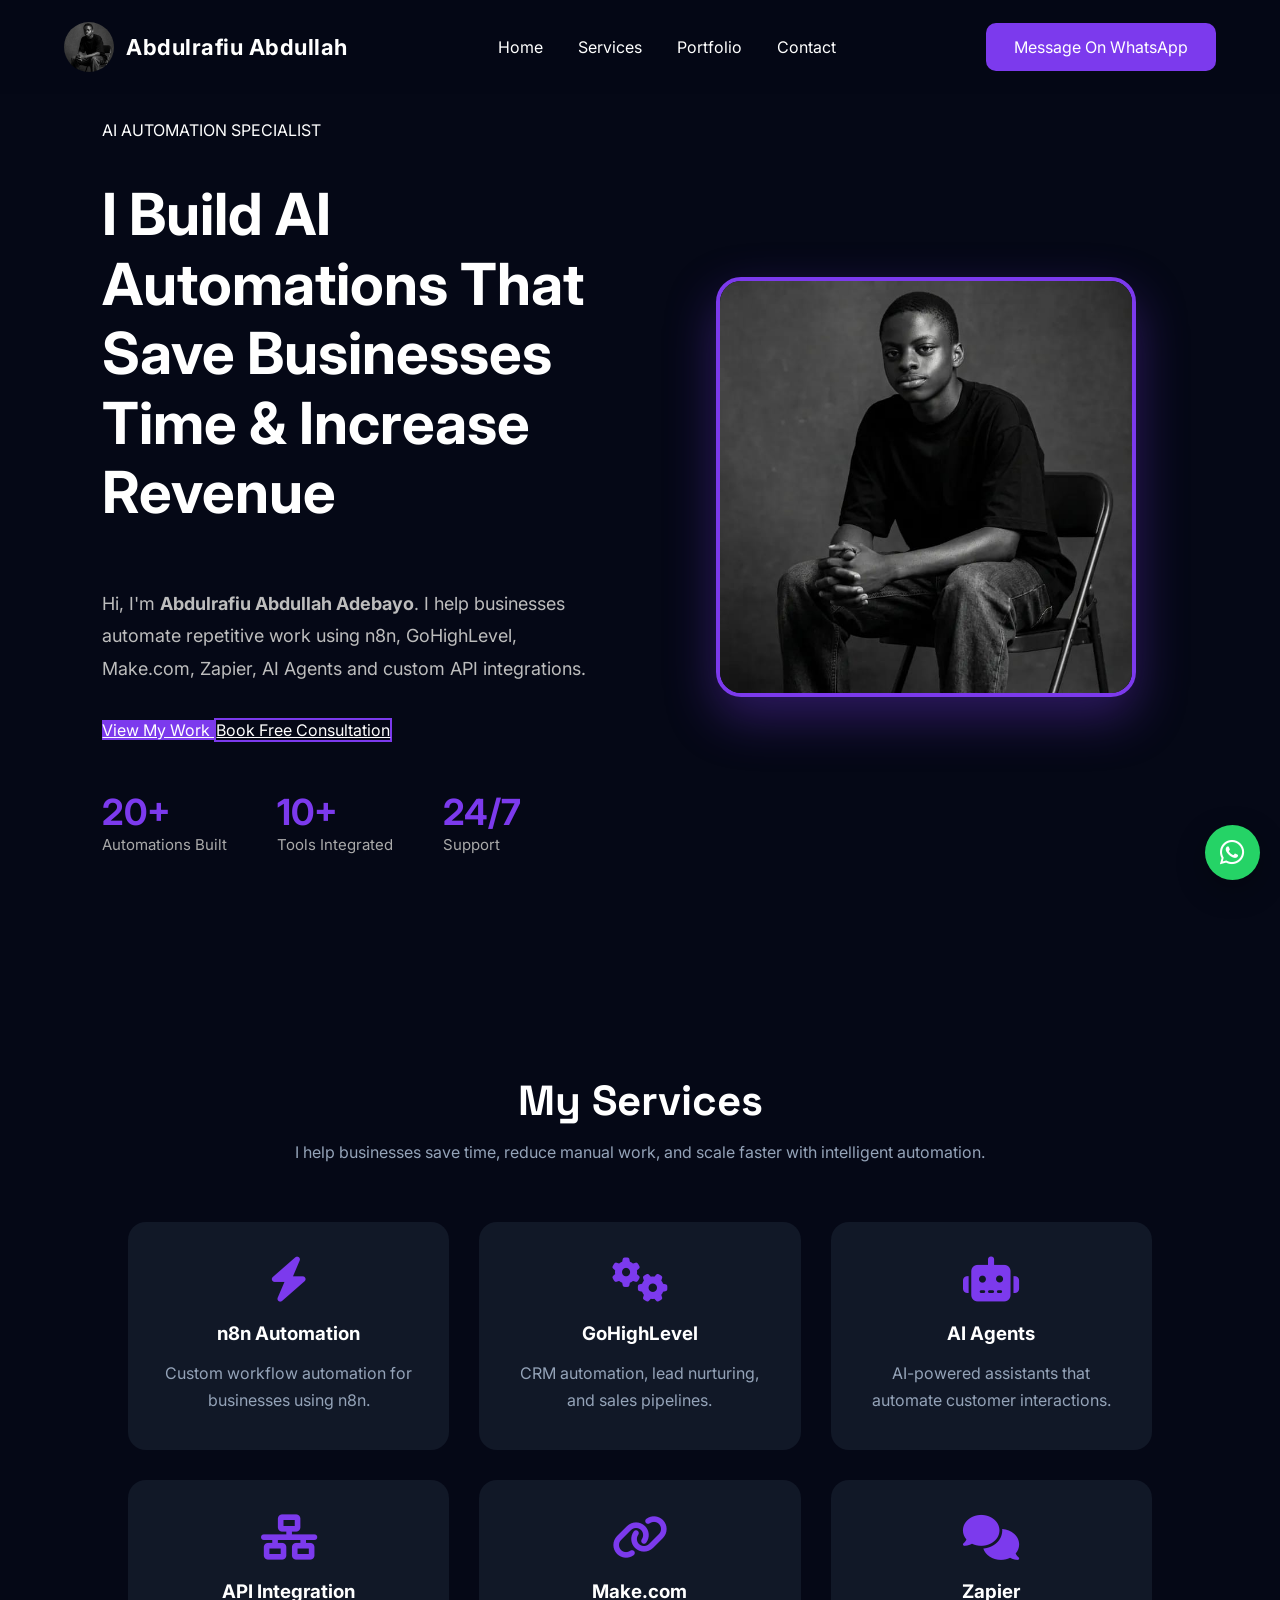
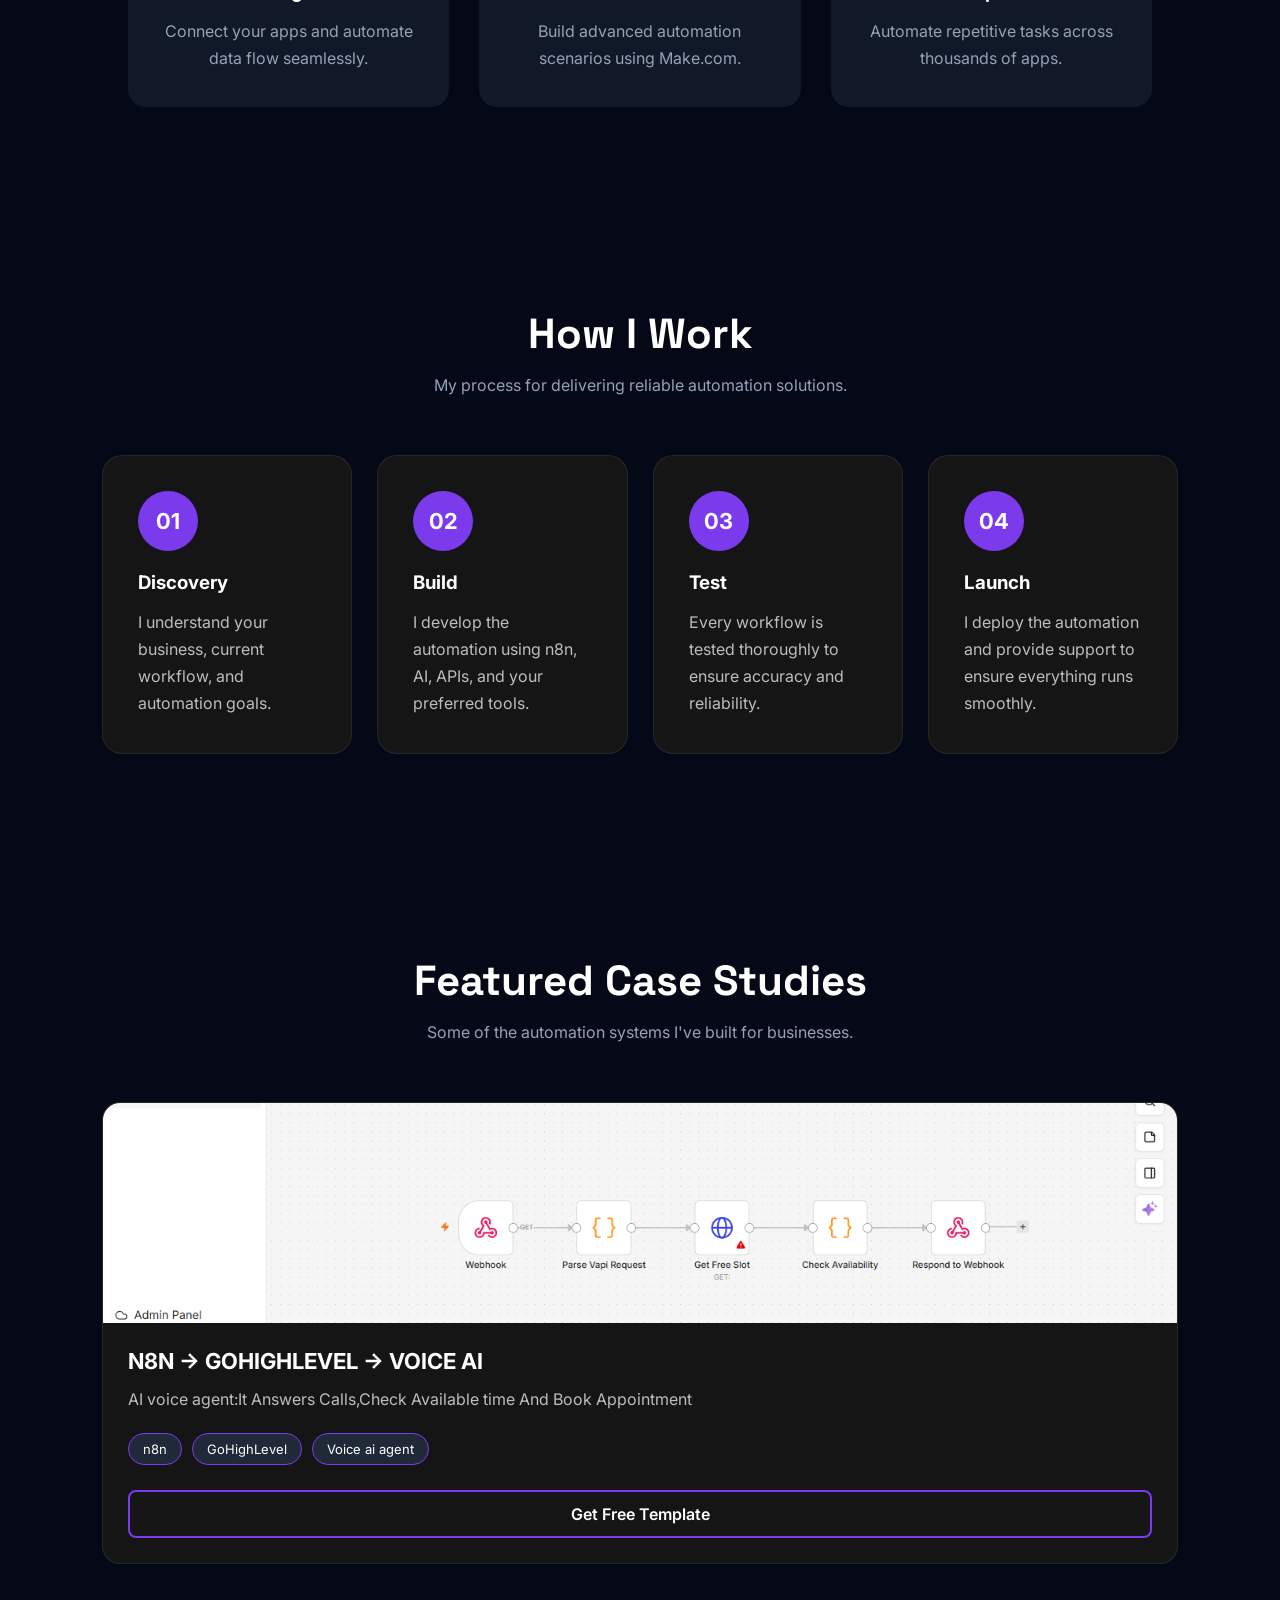
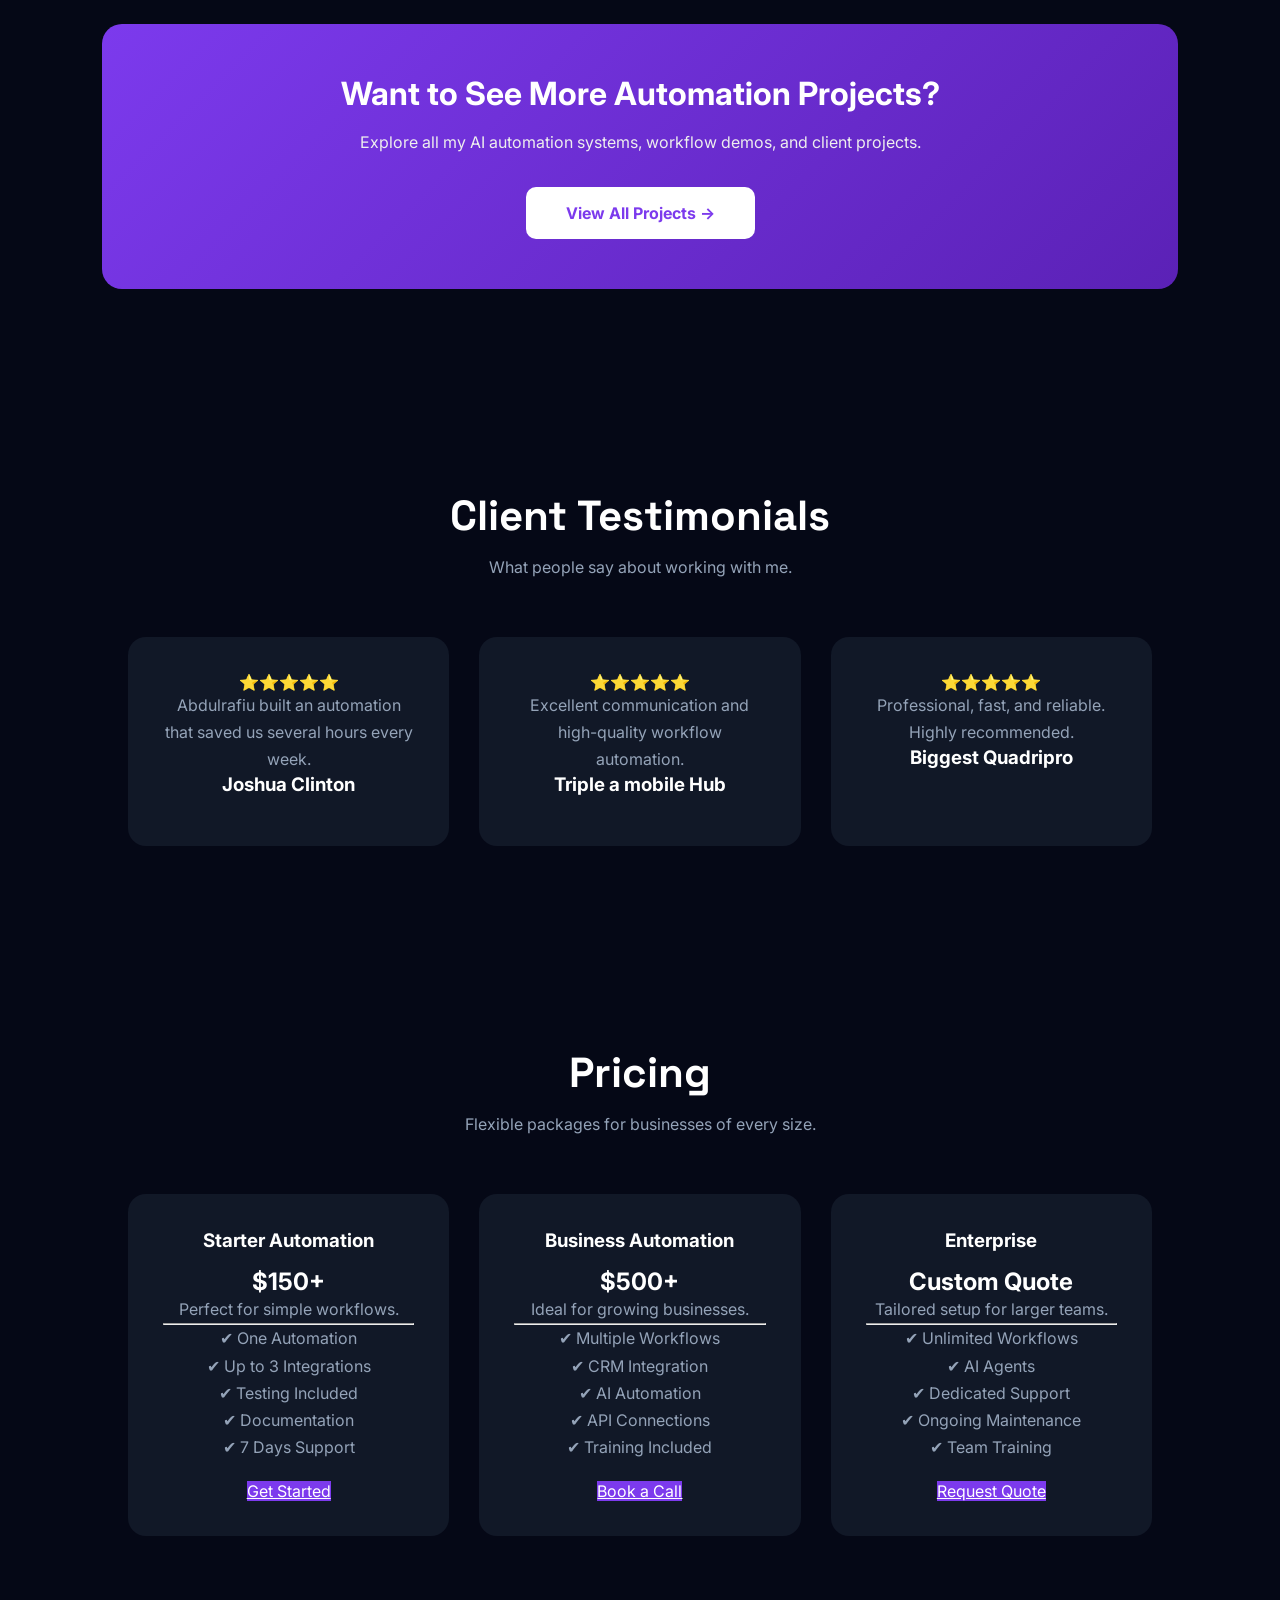
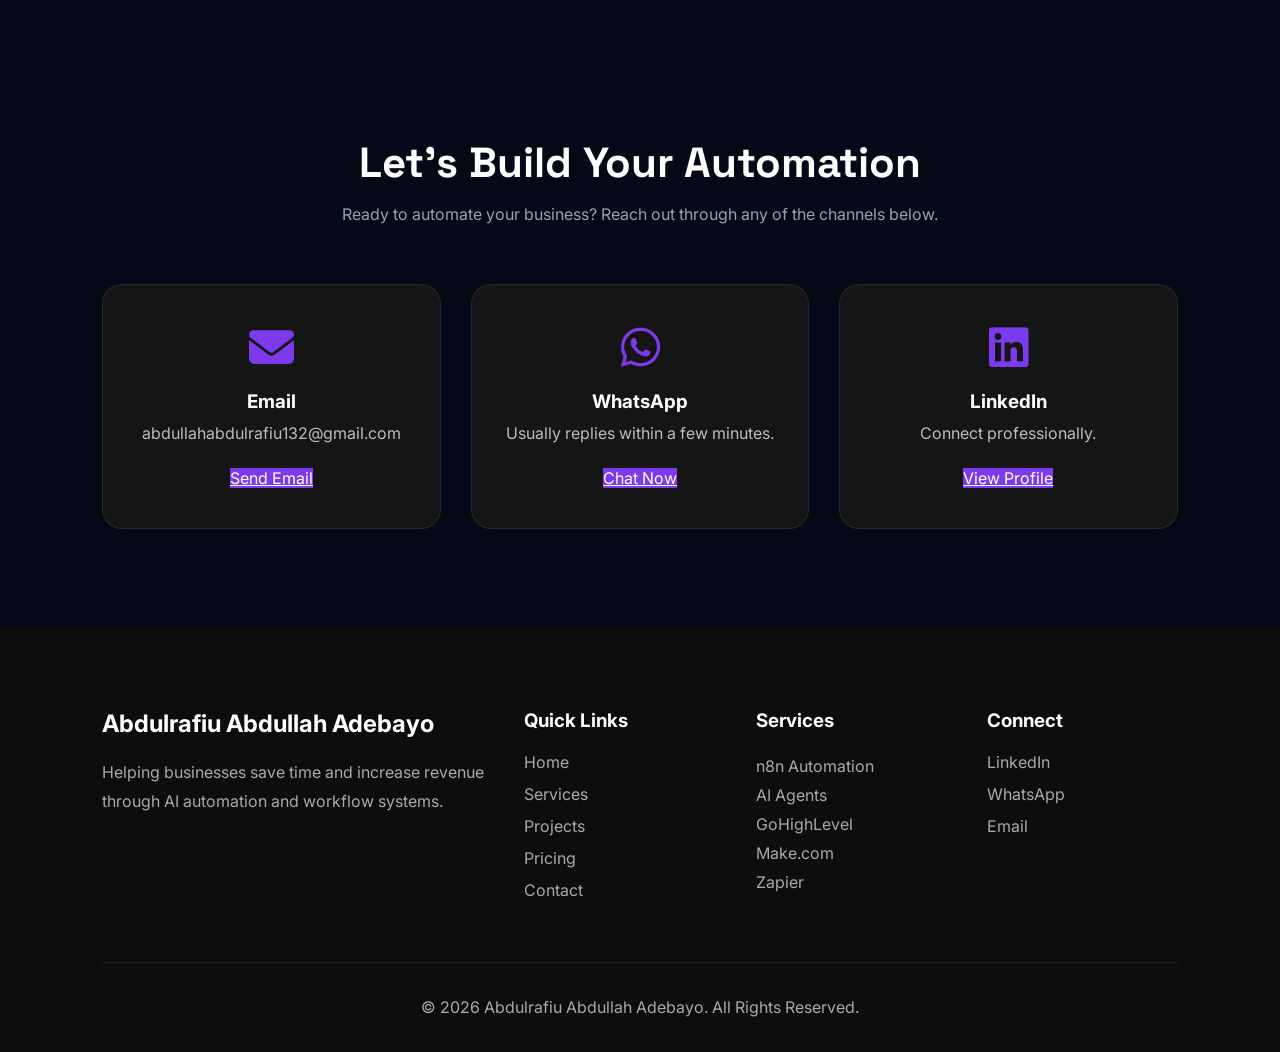
==== commit 3c69563c: "Some Images" ====
--- a/index.html
+++ b/index.html
@@ -217,44 +217,21 @@
 
     
 
+    
     <div class="portfolio-card">
 
-        <img src="assets/images/workflow1.PNG" alt="Workflow">
+        <img src="assets/images/voiceai.PNG" alt="Workflow">
 
         <div class="portfolio-content">
 
-            <h3>Restaurant AI Receptionist</h3>
-
-            <p>24/7 AI receptionist for bookings and customer support.</p>
+            <h3>N8N → GOHIGHLEVEL → VOICE AI</h3>
+
+            <p>AI voice agent:It Answers Calls,Check Available time And Book Appointment</p>
 
             <div class="tech-stack">
                 <span>n8n</span>
-                <span>OpenAI</span>
-                <span>Twilio</span>
-            </div>
-
-            <div class="portfolio-buttons">
-                
-                <a href="https://wa.me/2349137497189" class="secondary-btn">Get Free Template</a>
-            </div>
-
-        </div>
-
-    </div>
-    <div class="portfolio-card">
-
-        <img src="assets/images/workflow1.PNG" alt="Workflow">
-
-        <div class="portfolio-content">
-
-            <h3>Telegram → Gemini → LinkedIn</h3>
-
-            <p>Generate and publish AI content automatically every day.</p>
-
-            <div class="tech-stack">
-                <span>n8n</span>
-                <span>Gemini</span>
-                <span>LinkedIn</span>
+                <span>GoHighLevel</span>
+                <span>Voice ai agent</span>
             </div>
 
             <div class="portfolio-buttons">
--- a/css/responsive.css
+++ b/css/responsive.css
@@ -36,59 +36,68 @@
     display:none;
 }
 
-/* HERO */
+/* ================= HERO ================= */
 
 .hero{
-    display:flex;
-    flex-direction:column-reverse;
-    align-items:center;
-    justify-content:center;
-    text-align:center;
-    gap:35px;
-    padding:90px 20px 50px;
+    flex-direction: column;
+    align-items: flex-start;
+    text-align: left;
+    padding: 100px 25px 60px;
+    gap: 35px;
 }
 
 .hero-content{
     width:100%;
+    order:2;
 }
 
 .hero-content h1{
-    font-size:30px;
+    font-size:42px;
     line-height:1.2;
-    margin-bottom:20px;
+    text-align:left;
 }
 
 .hero-content p{
-    font-size:16px;
-    line-height:1.7;
+    font-size:17px;
+    line-height:1.8;
+    text-align:left;
+    max-width:100%;
 }
 
 .hero-image{
     width:100%;
+    display:flex;
+    justify-content:center;
+    order:1;
 }
 
 .hero-image img{
-    width:180px !important;
-    height:180px !important;
-    border-radius:20px;
+    width:300px;
+    height:300px;
+    max-width:100%;
+    object-fit:cover;
 }
 
 .hero-buttons{
+    width:100%;
     display:flex;
     flex-direction:column;
     gap:15px;
+    align-items:flex-start;
 }
 
 .hero-buttons a{
     width:100%;
+    text-align:center;
 }
 
 .hero-stats{
-    display:grid;
-    grid-template-columns:1fr;
+    width:100%;
+    display:flex;
+    justify-content:space-between;
     gap:20px;
+    margin-top:35px;
 }
-
 /* ALL GRIDS */
 
 .services-grid,
